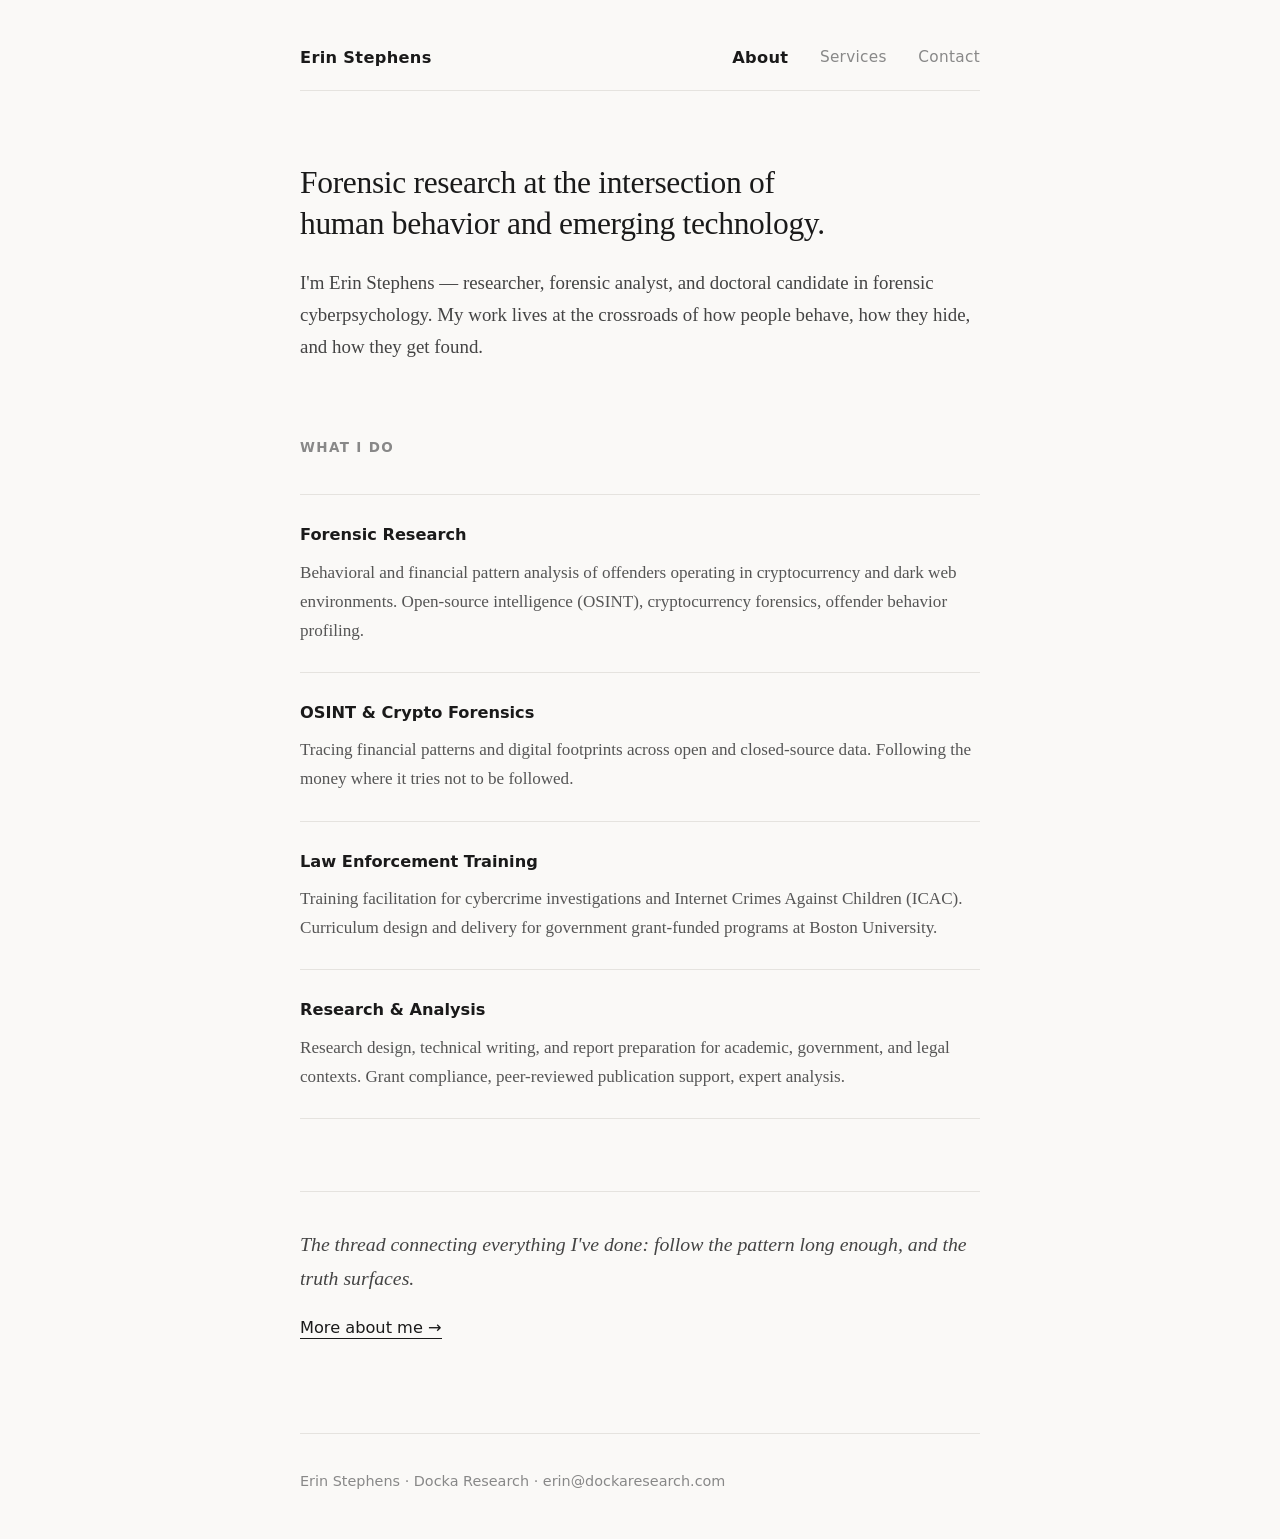
==== index.html @ 5f4e1049 "Initial site — Docka Research" ====
<!DOCTYPE html>
<html lang="en">
<head>
  <meta charset="UTF-8">
  <meta name="viewport" content="width=device-width, initial-scale=1.0">
  <title>Erin Stephens — Docka Research</title>
  <meta name="description" content="Forensic research at the intersection of human behavior and emerging technology.">
  <link rel="stylesheet" href="style.css">
</head>
<body>

  <header>
    <nav>
      <a href="/" class="active">Erin Stephens</a>
      <div class="nav-links">
        <a href="/about.html">About</a>
        <a href="/services.html">Services</a>
        <a href="/contact.html">Contact</a>
      </div>
    </nav>
  </header>

  <main>
    <section class="hero">
      <h1>Forensic research at the intersection of<br>human behavior and emerging technology.</h1>
      <p class="lead">I'm Erin Stephens — researcher, forensic analyst, and doctoral candidate in forensic cyberpsychology. My work lives at the crossroads of how people behave, how they hide, and how they get found.</p>
    </section>

    <section class="work">
      <h2>What I do</h2>

      <div class="item">
        <span class="label">Forensic Research</span>
        <p>Behavioral and financial pattern analysis of offenders operating in cryptocurrency and dark web environments. Open-source intelligence (OSINT), cryptocurrency forensics, offender behavior profiling.</p>
      </div>

      <div class="item">
        <span class="label">OSINT &amp; Crypto Forensics</span>
        <p>Tracing financial patterns and digital footprints across open and closed-source data. Following the money where it tries not to be followed.</p>
      </div>

      <div class="item">
        <span class="label">Law Enforcement Training</span>
        <p>Training facilitation for cybercrime investigations and Internet Crimes Against Children (ICAC). Curriculum design and delivery for government grant-funded programs at Boston University.</p>
      </div>

      <div class="item">
        <span class="label">Research &amp; Analysis</span>
        <p>Research design, technical writing, and report preparation for academic, government, and legal contexts. Grant compliance, peer-reviewed publication support, expert analysis.</p>
      </div>
    </section>

    <section class="about-snippet">
      <p>The thread connecting everything I've done: follow the pattern long enough, and the truth surfaces.</p>
      <a href="/about.html">More about me →</a>
    </section>
  </main>

  <footer>
    <p>Erin Stephens · Docka Research · <a href="mailto:erin@dockaresearch.com">erin@dockaresearch.com</a></p>
  </footer>

</body>
</html>
---- style.css ----
/* Docka Research — inspired by daneden.me, briewolfson.com */

:root {
  --bg: #faf9f7;
  --text: #1a1a1a;
  --muted: #888;
  --accent: #1a1a1a;
  --border: #e5e3df;
  --max-width: 680px;
  --font-serif: 'Georgia', 'Times New Roman', serif;
  --font-sans: system-ui, -apple-system, 'Segoe UI', sans-serif;
}

*, *::before, *::after {
  box-sizing: border-box;
  margin: 0;
  padding: 0;
}

html {
  font-size: 18px;
  -webkit-font-smoothing: antialiased;
}

body {
  background-color: var(--bg);
  color: var(--text);
  font-family: var(--font-serif);
  line-height: 1.65;
  padding: 0 1.5rem;
  min-height: 100vh;
  display: flex;
  flex-direction: column;
}

/* ── Navigation ── */

header {
  max-width: var(--max-width);
  margin: 0 auto;
  width: 100%;
  padding: 2.5rem 0 0;
}

nav {
  display: flex;
  justify-content: space-between;
  align-items: baseline;
  border-bottom: 1px solid var(--border);
  padding-bottom: 1rem;
  margin-bottom: 4rem;
}

nav a {
  font-family: var(--font-sans);
  font-size: 0.85rem;
  text-decoration: none;
  color: var(--muted);
  letter-spacing: 0.02em;
  transition: color 0.15s;
}

nav a:first-child {
  font-weight: 600;
  color: var(--text);
  font-size: 0.9rem;
}

nav a:hover {
  color: var(--text);
}

nav a.active {
  color: var(--text);
}

.nav-links {
  display: flex;
  gap: 1.75rem;
}

/* ── Main Content ── */

main {
  max-width: var(--max-width);
  margin: 0 auto;
  width: 100%;
  flex: 1;
}

/* ── Hero ── */

.hero {
  margin-bottom: 4rem;
}

h1 {
  font-size: 1.75rem;
  font-weight: normal;
  line-height: 1.3;
  margin-bottom: 1.25rem;
  letter-spacing: -0.01em;
}

p.lead {
  font-size: 1.05rem;
  color: #444;
  line-height: 1.7;
}

/* ── Section headers ── */

h2 {
  font-family: var(--font-sans);
  font-size: 0.75rem;
  font-weight: 600;
  text-transform: uppercase;
  letter-spacing: 0.1em;
  color: var(--muted);
  margin-bottom: 2rem;
  margin-top: 3rem;
}

h2:first-child {
  margin-top: 0;
}

/* ── Work items ── */

.work {
  margin-bottom: 4rem;
}

.item {
  padding: 1.5rem 0;
  border-top: 1px solid var(--border);
}

.item:last-child {
  border-bottom: 1px solid var(--border);
}

.label {
  display: block;
  font-family: var(--font-sans);
  font-size: 0.9rem;
  font-weight: 600;
  color: var(--text);
  margin-bottom: 0.5rem;
}

.item p {
  font-size: 0.95rem;
  color: #555;
  line-height: 1.7;
}

/* ── About snippet / CTA ── */

.about-snippet {
  margin: 3rem 0 5rem;
  padding-top: 2rem;
  border-top: 1px solid var(--border);
}

.about-snippet p {
  font-size: 1.1rem;
  font-style: italic;
  color: #444;
  margin-bottom: 1rem;
  line-height: 1.7;
}

.about-snippet a {
  font-family: var(--font-sans);
  font-size: 0.9rem;
  color: var(--text);
  text-decoration: none;
  border-bottom: 1px solid var(--text);
  padding-bottom: 1px;
  transition: opacity 0.15s;
}

.about-snippet a:hover {
  opacity: 0.6;
}

/* ── Prose (About page) ── */

.prose {
  margin-bottom: 5rem;
}

.prose p {
  margin-bottom: 1.4rem;
  font-size: 1rem;
  color: #333;
  line-height: 1.75;
}

.prose a {
  color: var(--text);
}

/* ── Timeline (About page) ── */

.timeline {
  margin: 2rem 0 3rem;
}

.entry {
  display: grid;
  grid-template-columns: 5rem 1fr;
  gap: 1rem;
  padding: 1.25rem 0;
  border-top: 1px solid var(--border);
}

.entry:last-child {
  border-bottom: 1px solid var(--border);
}

.year {
  font-family: var(--font-sans);
  font-size: 0.78rem;
  font-weight: 600;
  color: var(--muted);
  text-transform: uppercase;
  letter-spacing: 0.05em;
  padding-top: 0.2rem;
}

.content strong {
  font-family: var(--font-sans);
  font-size: 0.95rem;
  font-weight: 600;
  display: block;
  margin-bottom: 0.3rem;
}

.content p {
  font-size: 0.9rem;
  color: #555;
  line-height: 1.65;
  margin: 0;
}

/* ── Footer ── */

footer {
  max-width: var(--max-width);
  margin: 0 auto;
  width: 100%;
  padding: 2rem 0 2.5rem;
  border-top: 1px solid var(--border);
}

footer p {
  font-family: var(--font-sans);
  font-size: 0.8rem;
  color: var(--muted);
}

footer a {
  color: var(--muted);
  text-decoration: none;
}

footer a:hover {
  color: var(--text);
}

/* ── Links ── */

a {
  color: inherit;
}

/* ── Responsive ── */

@media (max-width: 600px) {
  html {
    font-size: 16px;
  }

  h1 {
    font-size: 1.5rem;
  }

  nav {
    flex-direction: column;
    gap: 0.75rem;
  }

  .nav-links {
    gap: 1.25rem;
  }

  .entry {
    grid-template-columns: 4rem 1fr;
  }
}
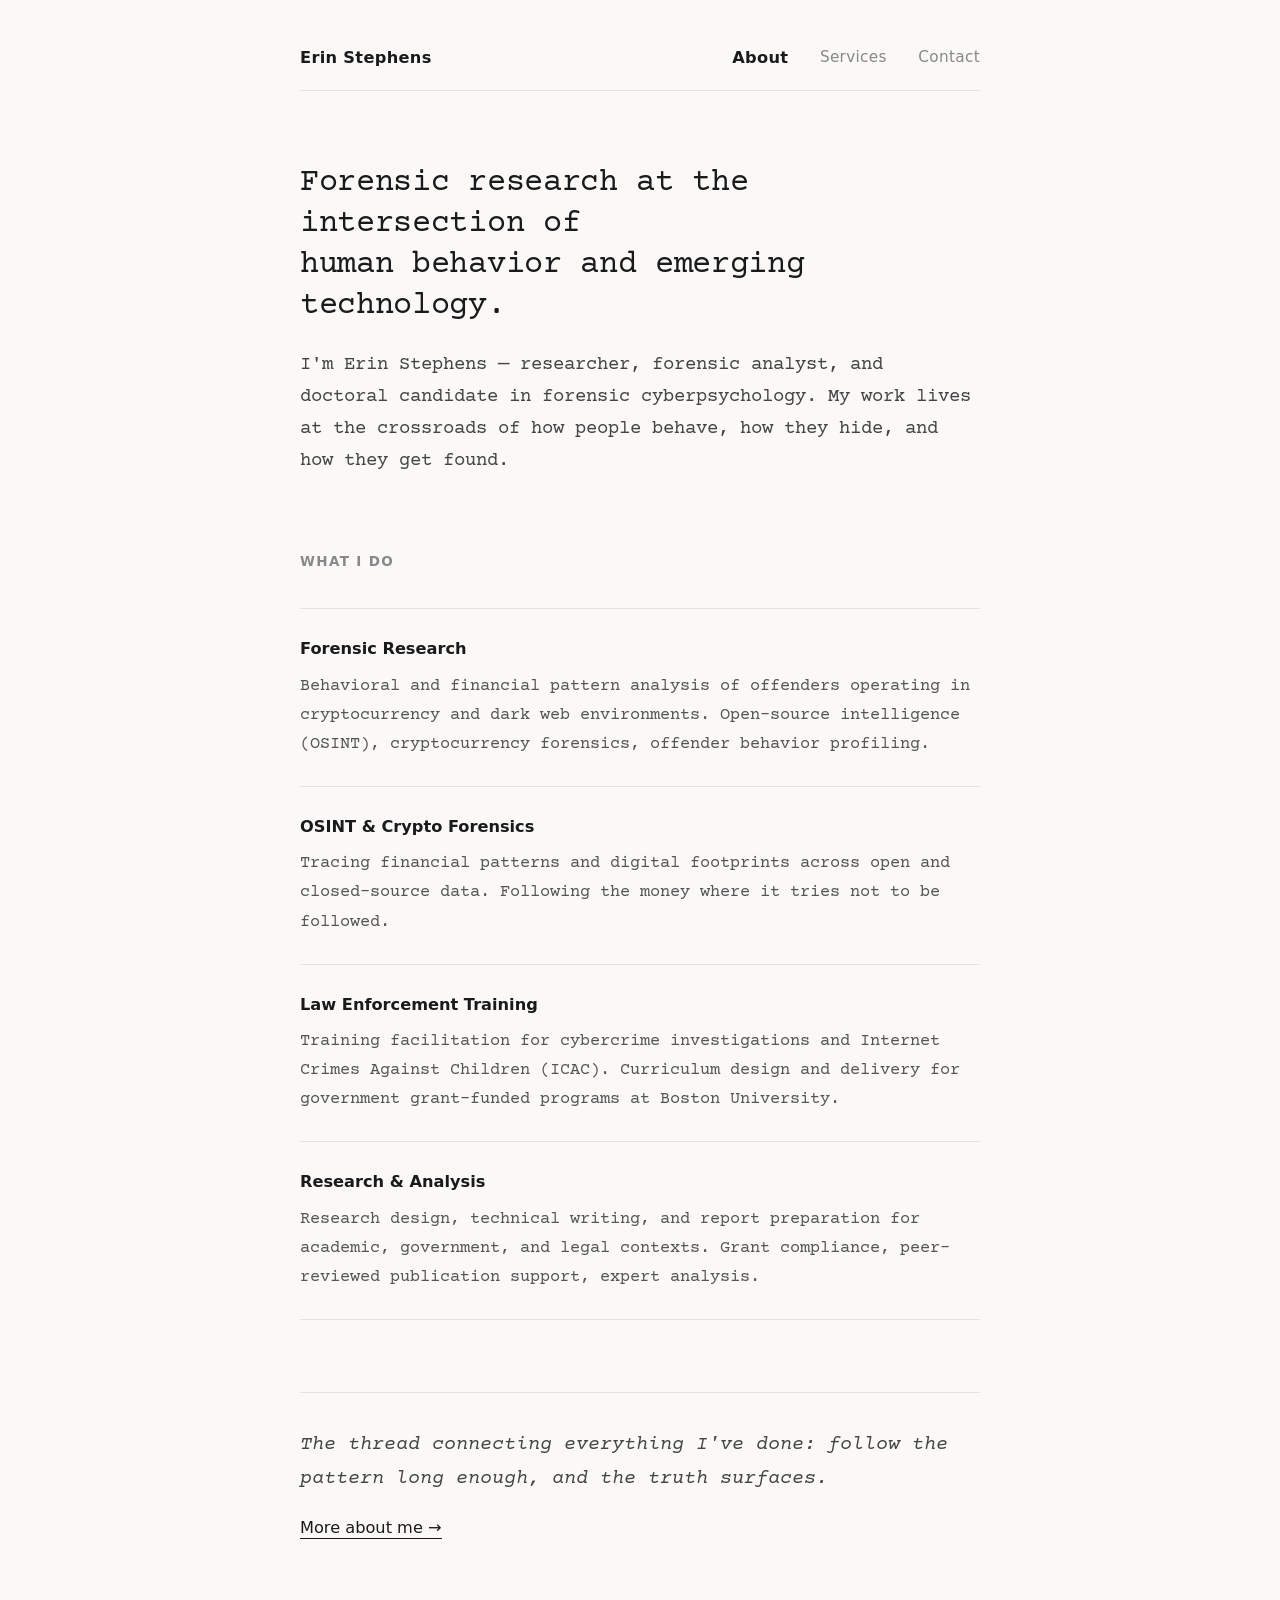
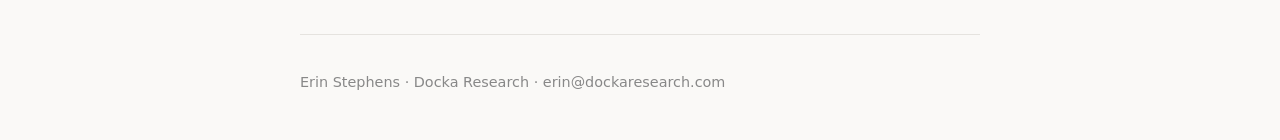
==== commit e0822b20: "Add Courier Prime typewriter font" ====
--- a/index.html
+++ b/index.html
@@ -5,6 +5,8 @@
   <meta name="viewport" content="width=device-width, initial-scale=1.0">
   <title>Erin Stephens — Docka Research</title>
   <meta name="description" content="Forensic research at the intersection of human behavior and emerging technology.">
+  <link rel="preconnect" href="https://fonts.googleapis.com">
+  <link rel="preconnect" href="https://fonts.gstatic.com" crossorigin>
   <link rel="stylesheet" href="style.css">
 </head>
 <body>
--- a/style.css
+++ b/style.css
@@ -1,4 +1,6 @@
 /* Docka Research — inspired by daneden.me, briewolfson.com */
+
+@import url('https://fonts.googleapis.com/css2?family=Courier+Prime:ital,wght@0,400;0,700;1,400&display=swap');
 
 :root {
   --bg: #faf9f7;
@@ -7,7 +9,7 @@
   --accent: #1a1a1a;
   --border: #e5e3df;
   --max-width: 680px;
-  --font-serif: 'Georgia', 'Times New Roman', serif;
+  --font-serif: 'Courier Prime', 'Courier New', monospace;
   --font-sans: system-ui, -apple-system, 'Segoe UI', sans-serif;
 }
 
